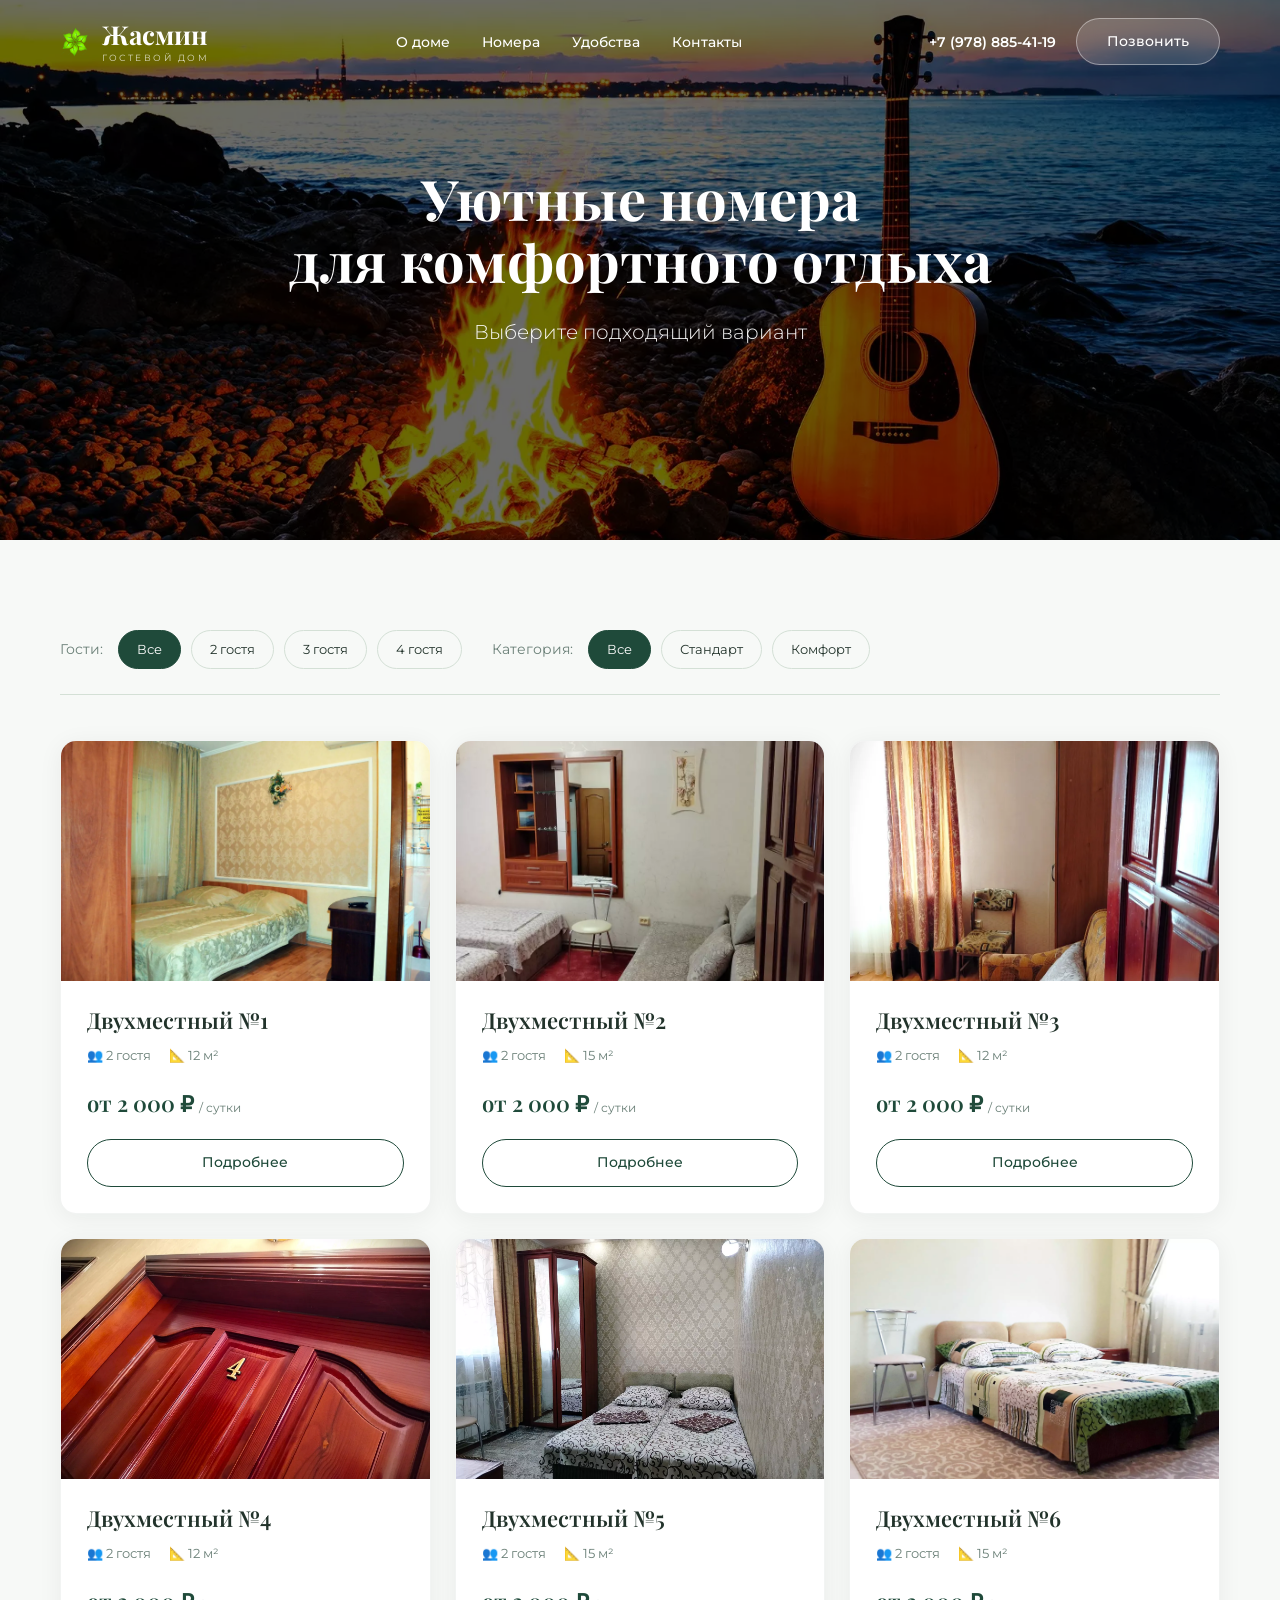
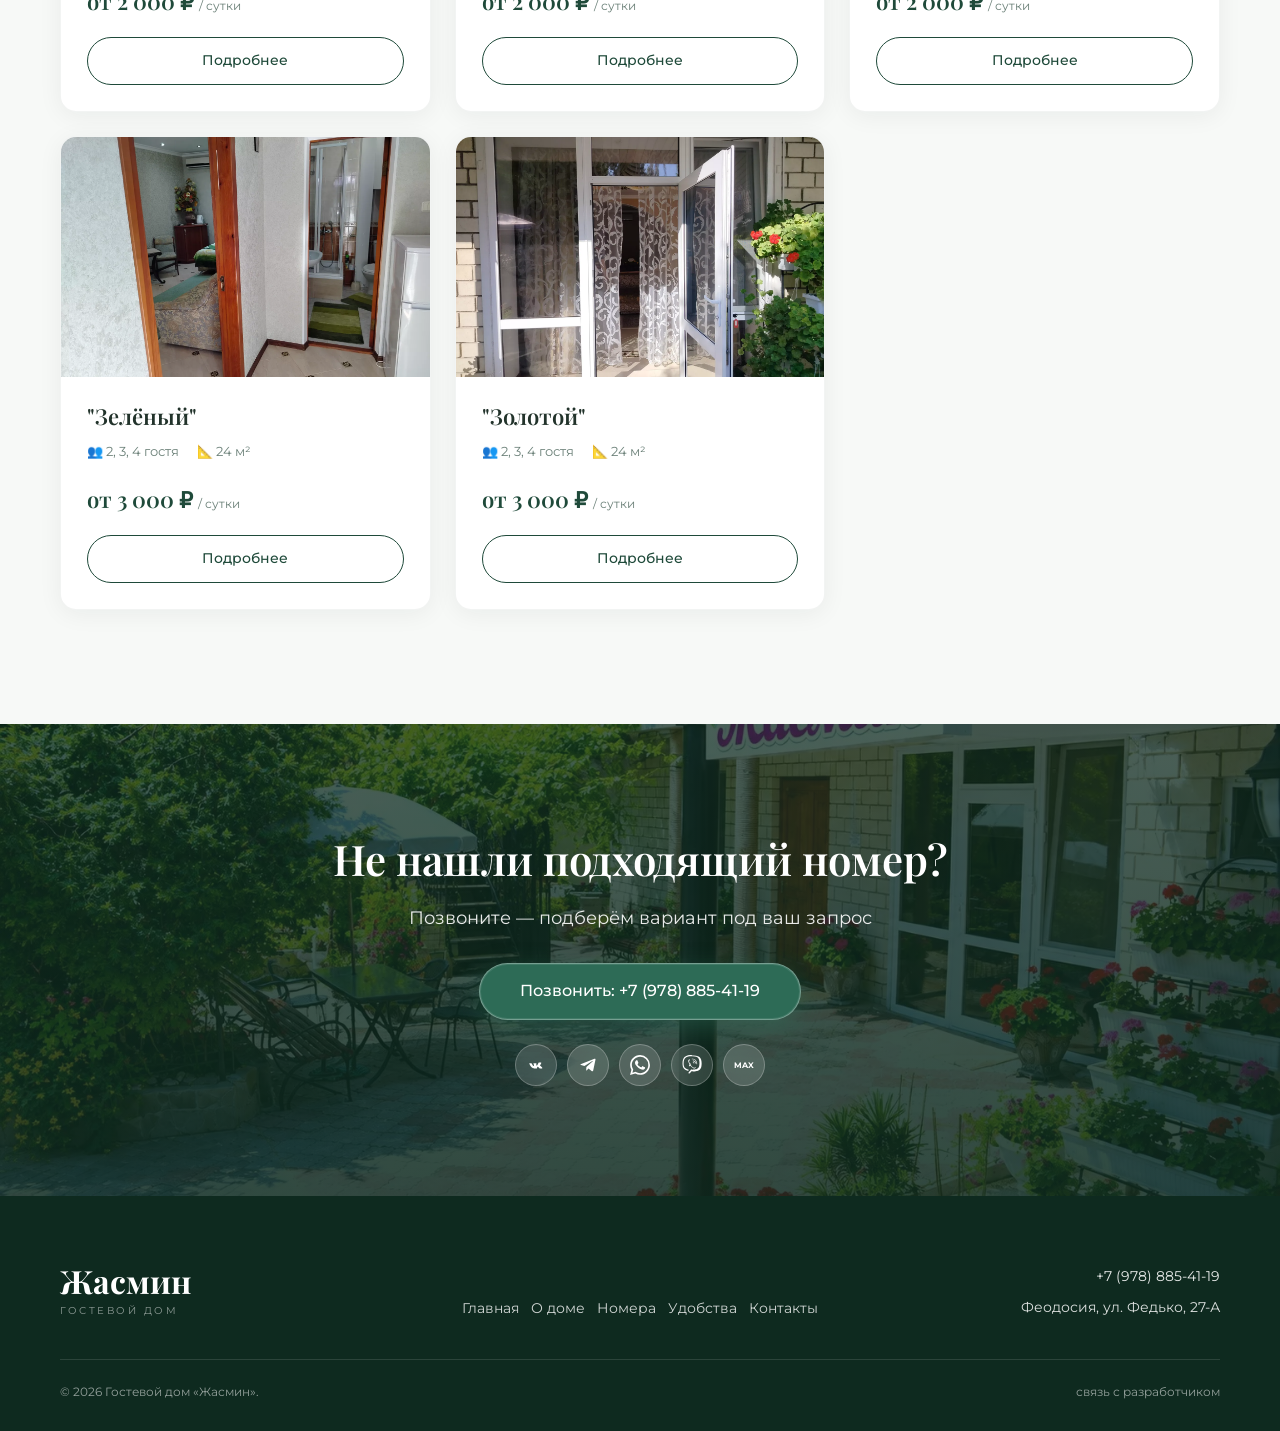
==== apartaments.html @ f184b404 "first commit" ====
<!doctype html>
<html lang="ru">
  <head>
    <meta charset="UTF-8" />
    <meta name="viewport" content="width=device-width, initial-scale=1.0" />
    <title>Номера — Гостевой дом Жасмин в Феодосии</title>
    <meta
      name="description"
      content="Уютные номера в гостевом доме Жасмин. Стандарт, Комфорт, Комфорт+. Цены от 2500 ₽."
    />
    <link rel="preconnect" href="https://fonts.googleapis.com" />
    <link rel="preconnect" href="https://fonts.gstatic.com" crossorigin />
    <link
      href="https://fonts.googleapis.com/css2?family=Montserrat:wght@300;400;500;600&family=Playfair+Display:wght@400;600;700&display=swap"
      rel="stylesheet"
    />
    <link rel="stylesheet" href="css/bootstrap.min.css" />
    <link rel="stylesheet" href="css/style.css" />
  </head>
  <body>
    <!-- HEADER -->
    <header class="header header--scrolled">
      <div class="container">
        <div class="header__inner">
          <a href="index.html" class="logo">
            <div class="logo__block">
              <img src="/img/logo.png" style="height: 30px" alt="logo" />
              <div class="logo__text">
                <span class="logo__name">Жасмин</span>
                <span class="logo__sub">гостевой дом</span>
              </div>
            </div>
          </a>
          <nav class="nav">
            <a href="about.html">О доме</a>
            <a href="apartaments.html">Номера</a>
            <a href="facilities.html">Удобства</a>
            <a href="contacts.html">Контакты</a>
          </nav>
          <div class="header__actions">
            <a href="tel:+79788854119" class="phone">+7 (978) 885-41-19</a>
            <a href="tel:+79788854119" class="btn btn--primary">Позвонить</a>
            <button class="burger" aria-label="Меню">
              <span></span><span></span><span></span>
            </button>
          </div>
        </div>
      </div>
    </header>

    <!-- PAGE HEADER -->
    <section class="hero" style="height: 60vh; min-height: 350px">
      <div class="hero__bg">
        <img src="img/rooms-hero.webp" alt="Номера гостевого дома Жасмин" />
      </div>
      <div class="hero__overlay"></div>
      <div class="hero__content">
        <h1 class="hero__title" style="font-size: 56px">
          Уютные номера<br />для комфортного отдыха
        </h1>
        <p class="hero__desc">Выберите подходящий вариант</p>
      </div>
    </section>

    <!-- ROOMS CATALOG -->
    <section class="section">
      <div class="container">
        <!-- Filters -->
        <div class="filters">
          <div class="filters__group">
            <span class="filters__label">Гости:</span>
            <button
              class="filter-btn active"
              data-filter="guests"
              data-value="all"
            >
              Все
            </button>
            <button class="filter-btn" data-filter="guests" data-value="2">
              2 гостя
            </button>
            <button class="filter-btn" data-filter="guests" data-value="3">
              3 гостя
            </button>
            <button class="filter-btn" data-filter="guests" data-value="3">
              4 гостя
            </button>
          </div>
          <div class="filters__group">
            <span class="filters__label">Категория:</span>
            <button
              class="filter-btn active"
              data-filter="type"
              data-value="all"
            >
              Все
            </button>
            <button class="filter-btn" data-filter="type" data-value="standard">
              Стандарт
            </button>
            <button class="filter-btn" data-filter="type" data-value="comfort">
              Комфорт
            </button>
          </div>
        </div>

        <!-- Grid -->
        <div class="row" id="rooms-grid">
          <div
            class="col-12 text-center"
            style="padding: 40px; color: var(--color-text-muted)"
          >
            Загружаем номера...
          </div>
        </div>
      </div>
    </section>

    <!-- CTA -->
    <section class="cta-section fade-in">
      <div class="cta-section__bg">
        <img src="img/cta-bg.webp" alt="Феодосия" />
      </div>
      <div class="cta-section__overlay"></div>

      <div class="container">
        <h2 style="font-size: 42px; margin-bottom: 20px">
          Не нашли подходящий номер?
        </h2>
        <p style="font-size: 18px; margin-bottom: 30px; opacity: 0.9">
          Позвоните — подберём вариант под ваш запрос
        </p>

        <div class="d-flex gap-3 justify-content-center flex-wrap mb-4">
          <a
            href="tel:+79788854119"
            class="btn btn--primary"
            style="padding: 16px 40px; font-size: 16px"
          >
            Позвонить: +7 (978) 885-41-19
          </a>
        </div>

        <!-- Соцсети — ТЕПЕРЬ ВНУТРИ .container -->
        <div class="socials socials--cta">
          <a
            href="https://vk.ru/id316636938"
            target="_blank"
            rel="noopener"
            class="socials__link socials__link--vk"
            aria-label="ВКонтакте"
          >
            <svg viewBox="0 0 24 24" fill="currentColor">
              <path
                d="M12.785 16.241s.288-.032.436-.194c.136-.148.132-.427.132-.427s-.02-1.304.586-1.496c.597-.189 1.363 1.262 2.176 1.82.548.376.963.293.963.293l1.936-.027s1.013-.063.532-.858c-.039-.065-.28-.585-1.42-1.662-.775-.733-1.302-1.02-1.302-1.02-.291-.207-.207-.3.006-.489 0 0 .764-.747 1.296-1.871.083-.176.135-.313.135-.313.207-.463.043-.719.043-.719-.172-.263-.652-.174-.652-.174l-2.18.013s-.161-.022-.281.049c-.117.07-.191.232-.191.232s-.349.928-.814 1.717c-.982 1.667-1.375 1.755-1.535 1.65-.375-.243-.282-.977-.282-.977s.004-.573.089-1.13c.087-.483.074-.663-.179-.762-.232-.093-1.735-.016-1.735-.016s-.764.006-1.465.348c-.424.244-.513.494-.513.494-.088.208.078.185.078.185s.398-.09.597.05c.174.123.197.489.197.489s.285 1.512-.145 1.746c-.256.14-.593-.129-1.271-.975-.508-.65-.916-1.391-1.175-1.895 0 0-.139-.238-.365-.369-.234-.136-.558-.16-.558-.16l-1.619.011s-.245.002-.335.108c-.09.105-.011.338-.011.338s1.283 2.998 2.738 4.509c1.334 1.385 2.85 1.298 2.85 1.298z"
              />
            </svg>
          </a>

          <a
            href="https://t.me/+79788854119"
            target="_blank"
            rel="noopener"
            class="socials__link socials__link--tg"
            aria-label="Telegram"
          >
            <svg viewBox="0 0 24 24" fill="currentColor">
              <path
                d="M9.78 18.65l.28-4.23 7.68-6.92c.34-.31-.07-.46-.52-.19L7.74 13.3 3.64 12c-.88-.25-.89-.86.2-1.3l15.97-6.16c.73-.33 1.43.18 1.15 1.3l-2.72 12.81c-.19.91-.74 1.13-1.5.71L12.6 16.3l-1.99 1.93c-.23.23-.42.42-.83.42z"
              />
            </svg>
          </a>

          <a
            href="https://wa.me/79788854119"
            target="_blank"
            rel="noopener"
            class="socials__link socials__link--wa"
            aria-label="WhatsApp"
          >
            <svg viewBox="0 0 24 24" fill="currentColor">
              <path
                d="M17.472 14.382c-.297-.149-1.758-.867-2.03-.967-.273-.099-.471-.148-.67.15-.197.297-.767.966-.94 1.164-.173.199-.347.223-.644.075-.297-.15-1.255-.463-2.39-1.475-.883-.788-1.48-1.761-1.653-2.059-.173-.297-.018-.458.13-.606.134-.133.298-.347.446-.52.149-.174.198-.298.298-.497.099-.198.05-.371-.025-.52-.075-.149-.669-1.612-.916-2.207-.242-.579-.487-.5-.669-.51-.173-.008-.371-.01-.57-.01-.198 0-.52.074-.792.372-.272.297-1.04 1.016-1.04 2.479 0 1.462 1.065 2.875 1.213 3.074.149.198 2.096 3.2 5.077 4.487.709.306 1.262.489 1.694.625.712.227 1.36.195 1.871.118.571-.085 1.758-.719 2.006-1.413.248-.694.248-1.289.173-1.413-.074-.124-.272-.198-.57-.347m-5.421 7.403h-.004a9.87 9.87 0 0 1-5.031-1.378l-.361-.214-3.741.982.998-3.648-.235-.374a9.86 9.86 0 0 1-1.51-5.26c.001-5.45 4.436-9.884 9.888-9.884 2.64 0 5.122 1.03 6.988 2.898a9.825 9.825 0 0 1 2.893 6.994c-.003 5.45-4.437 9.884-9.885 9.884m8.413-18.297A11.815 11.815 0 0 0 12.05 0C5.495 0 .16 5.335.157 11.892c0 2.096.547 4.142 1.588 5.945L.057 24l6.305-1.654a11.882 11.882 0 0 0 5.683 1.448h.005c6.554 0 11.89-5.335 11.893-11.893a11.821 11.821 0 0 0-3.48-8.413Z"
              />
            </svg>
          </a>

          <a
            href="viber://chat?number=%2B79788854119"
            class="socials__link socials__link--viber"
            aria-label="Viber"
          >
            <svg viewBox="0 0 24 24" fill="currentColor">
              <path
                d="M11.4 0C9.473.028 5.333.344 3.02 2.467 1.302 4.187.696 6.7.633 9.817c-.06 3.11.479 5.342 2.188 7.058 1.898 1.905 5.017 2.148 5.017 2.148l.008 2.212s-.033.896.558.98c.71.102 1.142-.46 1.817-1.19.372-.406.882-.985 1.27-1.434 3.5.293 6.19-.377 6.5-.472.706-.226 4.705-.742 5.36-6.038.674-5.467-.325-8.921-2.14-10.474-.55-.473-2.762-1.96-7.34-1.985 0 0-.545-.028-1.42-.023l-.041.001zm.146 1.626c.732-.001 1.212.02 1.212.02 3.886.023 5.83 1.203 6.29 1.6 1.53 1.31 2.29 4.312 1.726 8.92-.549 4.42-3.717 4.72-4.31 4.91-.254.078-2.526.654-5.512.442 0 0-2.191 2.65-2.874 3.322-.109.107-.234.143-.234-.05v-3.42s-2.526-.195-4.074-1.75c-1.42-1.43-1.856-3.229-1.807-5.847.051-2.62.531-4.752 1.955-6.178C6.176 1.99 9.22 1.664 10.88 1.643c.505-.006.898-.003 1.129-.002l-.463-.015zM12.09 4.4a.386.386 0 0 0-.267.118.386.386 0 0 0-.117.268c.002.212.177.38.389.38h.001c1.6.014 2.955.539 3.9 1.508.947.97 1.42 2.343 1.405 3.985a.39.39 0 0 0 .376.4.387.387 0 0 0 .402-.375c.015-1.833-.53-3.41-1.616-4.522-1.085-1.11-2.634-1.717-4.455-1.732h-.018zm-3.119.56a.386.386 0 0 0-.3.135c-.395.44-.742.88-.99 1.35-.247.47-.288.75-.14 1.34.435 1.74 1.194 3.34 2.268 4.75 1.077 1.41 2.376 2.585 3.885 3.498.505.305.98.34 1.43.155.45-.184.85-.532 1.24-.965a.387.387 0 0 0-.038-.549.387.387 0 0 0-.548.038c-.327.36-.617.6-.879.707-.26.107-.46.121-.75-.053-1.36-.822-2.552-1.895-3.548-3.198-.997-1.303-1.68-2.745-2.079-4.34-.076-.306-.04-.396.093-.65.157-.298.428-.65.787-1.047a.387.387 0 0 0-.03-.548.386.386 0 0 0-.301-.118zm4.294 1.756a.388.388 0 0 0-.28.122.387.387 0 0 0-.114.28c.006.208.18.372.388.371h.001c.762.006 1.354.246 1.786.68.43.435.659 1.03.68 1.788a.388.388 0 0 0 .397.373.387.387 0 0 0 .373-.398c-.024-.913-.315-1.71-.915-2.31-.599-.6-1.388-.9-2.29-.906h-.025zm.13 1.74a.386.386 0 0 0-.29.123.386.386 0 0 0-.11.283c.004.209.18.372.389.368.203.002.36.058.462.163.104.105.16.264.161.466a.388.388 0 0 0 .391.38.387.387 0 0 0 .381-.394c-.002-.335-.104-.62-.297-.818-.193-.196-.49-.31-.88-.315h-.208zm-3.486 1.67a.733.733 0 0 0-.682.477l-.001.001-.713 1.951a.733.733 0 0 0 .386.94c.067.03.14.044.212.044h.001a.733.733 0 0 0 .685-.468l.712-1.95a.733.733 0 0 0-.386-.94.734.734 0 0 0-.214-.055z"
              />
            </svg>
          </a>

          <a
            href="https://max.ru/+79788854119"
            target="_blank"
            rel="noopener"
            class="socials__link socials__link--max"
            aria-label="MAX"
          >
            <svg viewBox="0 0 24 24" fill="currentColor">
              <text
                x="12"
                y="16"
                font-family="Montserrat, sans-serif"
                font-size="10"
                font-weight="700"
                text-anchor="middle"
                fill="currentColor"
              >
                MAX
              </text>
            </svg>
          </a>
        </div>
      </div>
    </section>

    <!-- FOOTER -->
    <footer class="footer">
      <div class="container">
        <div class="row g-4 footer__grid">
          <div class="col-md-4 footer__logo">
            <span class="logo__name">Жасмин</span>
            <span class="logo__sub">гостевой дом</span>
          </div>
          <div class="col-md-4">
            <div class="footer__nav">
              <a href="index.html">Главная</a>
              <a href="about.html">О доме</a>
              <a href="apartaments.html">Номера</a>
              <a href="facilities.html">Удобства</a>
              <a href="contacts.html">Контакты</a>
            </div>
          </div>
          <div class="col-md-4">
            <div class="footer__contacts">
              <a href="tel:+79788854119">+7 (978) 885-41-19</a>
              <p>Феодосия, ул. Федько, 27-А</p>
            </div>
          </div>
        </div>
        <div class="footer__bottom">
          <p>© 2026 Гостевой дом «Жасмин».</p>
          <p>
            <a
              href="https://t.me/Spichka_AI"
              target="_blank"
              rel="noopener"
              class="dev-link"
            >
              связь с разработчиком
            </a>
          </p>
        </div>
      </div>
    </footer>

    <script src="js/index.js"></script>
  </body>
</html>
---- css/style.css ----
/* =========================================
   ЖАСМИН — Гостевой дом
   Стили поверх Bootstrap (только сетка)
   Палитра: «Изумрудный сад»
   ========================================= */

/* --- ПЕРЕМЕННЫЕ --- */
:root {
  --color-bg: #f7f9f7;
  --color-white: #ffffff;
  --color-primary: #1f4a3a;
  --color-primary-hover: #14332a;
  --color-accent: #c9a961;
  --color-highlight: #d4e0d6;
  --color-dark: #0e2a1f;
  --color-text: #22332b;
  --color-text-muted: #6b8078;

  --font-display: "Playfair Display", serif;
  --font-sans: "Montserrat", sans-serif;

  --container-width: 1200px;
  --radius: 16px;
  --radius-sm: 8px;
  --transition: all 0.3s ease;
}

/* =========================================
   ПЕРЕОПРЕДЕЛЕНИЕ BOOTSTRAP
   ========================================= */
*,
*::before,
*::after {
  box-sizing: border-box;
}
html {
  scroll-behavior: smooth;
}
html,
body {
  margin: 0;
  padding: 0;
}

body {
  font-family: var(--font-sans);
  background-color: var(--color-bg);
  color: var(--color-text);
  line-height: 1.6;
  font-size: 16px;
  -webkit-font-smoothing: antialiased;
  -moz-osx-font-smoothing: grayscale;
  overscroll-behavior-y: none;
}
@media (prefers-reduced-motion: reduce) {
  html {
    scroll-behavior: auto;
  }
  .fade-in {
    opacity: 1 !important;
    transform: none !important;
    transition: none !important;
  }
}
h1,
h2,
h3,
h4,
h5,
h6 {
  font-family: var(--font-display);
  font-weight: 600;
  line-height: 1.2;
  margin: 0;
  color: var(--color-text);
}

h1 {
  font-size: 56px;
}
h2 {
  font-size: 36px;
}
h3 {
  font-size: 24px;
}

p {
  margin: 0;
}

ul,
ol {
  margin: 0;
  padding: 0;
  list-style: none;
}

a {
  text-decoration: none;
  color: inherit;
  transition: var(--transition);
}

img {
  max-width: 100%;
  height: auto;
  display: block;
}

.container,
.container-fluid {
  max-width: var(--container-width);
  width: 100%;
  margin-left: auto;
  margin-right: auto;
  padding-left: 20px;
  padding-right: 20px;
}
.container-fluid {
  max-width: 100%;
}

.btn:focus,
.btn:focus-visible {
  box-shadow: none;
  outline: none;
}
.btn:focus-visible {
  outline: 2px solid var(--color-accent);
  outline-offset: 2px;
}
a.btn {
  text-decoration: none;
}

/* =========================================
   ТИПОГРАФИКА
   ========================================= */
.section-subtitle {
  font-size: 13px;
  text-transform: uppercase;
  letter-spacing: 3px;
  color: var(--color-accent);
  font-weight: 500;
  margin-bottom: 10px;
}

.section-title {
  font-size: 42px;
  margin-bottom: 20px;
  color: var(--color-text);
}

.subsection-title {
  font-size: 24px;
  margin: 30px 0 15px;
  color: var(--color-text);
}

/* =========================================
   КНОПКИ
   ========================================= */
.btn {
  display: inline-flex;
  align-items: center;
  justify-content: center;
  gap: 8px;
  padding: 13px 30px;
  border-radius: 50px;
  font-family: var(--font-sans);
  font-size: 14px;
  font-weight: 500;
  line-height: 1.4;
  cursor: pointer;
  border: 1.5px solid transparent;
  transition: var(--transition);
  text-align: center;
  white-space: nowrap;
}

.btn--primary {
  background-color: var(--color-primary);
  border-color: var(--color-primary);
  color: var(--color-white);
}
.btn--primary:hover {
  background-color: var(--color-primary-hover);
  border-color: var(--color-primary-hover);
  color: var(--color-white);
}

.btn--outline {
  background-color: transparent;
  border-color: var(--color-primary);
  color: var(--color-primary);
}
.btn--outline:hover {
  background-color: var(--color-primary);
  color: var(--color-white);
}

.btn--white {
  background-color: var(--color-white);
  border-color: var(--color-white);
  color: var(--color-primary);
}
.btn--white:hover {
  background-color: var(--color-accent);
  border-color: var(--color-accent);
  color: var(--color-dark);
}

.btn--whatsapp {
  background-color: #25d366;
  border-color: #25d366;
  color: #ffffff;
}
.btn--whatsapp:hover {
  background-color: #1da851;
  border-color: #1da851;
  color: #ffffff;
}

.btn--full {
  width: 100%;
}

/* Кнопка на тёмных фонах (hero, CTA) */
.hero .btn--primary,
.cta-section .btn--primary {
  background-color: #2d6b56;
  border: 1.5px solid rgba(255, 255, 255, 0.35);
  color: var(--color-white);
  box-shadow:
    0 8px 24px rgba(45, 107, 86, 0.5),
    0 0 0 1px rgba(255, 255, 255, 0.1) inset;
}
.hero .btn--primary:hover,
.cta-section .btn--primary:hover {
  background-color: #3a8566;
  border-color: rgba(255, 255, 255, 0.6);
  transform: translateY(-2px);
  box-shadow: 0 12px 32px rgba(45, 107, 86, 0.6);
}

/* =========================================
   HEADER
   ========================================= */
.header {
  position: fixed;
  top: 0;
  left: 0;
  width: 100%;
  z-index: 1000;
  padding: 18px 0;
  transition: var(--transition);
  background-color: transparent;
}

.header--scrolled {
  background-color: var(--color-bg);
  padding: 12px 0;
  box-shadow: 0 2px 20px rgba(14, 42, 31, 0.08);
}

.header__inner {
  display: flex;
  justify-content: space-between;
  align-items: center;
  gap: 20px;
}

.logo__block {
  display: flex;
  align-items: center;
  gap: 12px;
}
.logo__block img {
  height: 32px;
  width: auto;
}
.logo__text {
  display: flex;
  flex-direction: column;
  line-height: 1;
}
.logo__name {
  font-family: var(--font-display);
  font-size: 26px;
  font-weight: 700;
  line-height: 1;
  margin: 0;
  transition: color 0.3s ease;
}
.logo__sub {
  font-size: 9px;
  text-transform: uppercase;
  letter-spacing: 2.5px;
  margin-top: 5px;
  opacity: 0.75;
  transition: color 0.3s ease;
}

.nav {
  display: flex;
  gap: 32px;
  align-items: center;
}
.nav a {
  font-size: 14px;
  font-weight: 500;
  position: relative;
  transition: color 0.3s ease;
}
.nav a::after {
  content: "";
  position: absolute;
  left: 0;
  bottom: -4px;
  width: 0;
  height: 1px;
  background-color: var(--color-accent);
  transition: width 0.3s ease;
}
.nav a:hover::after {
  width: 100%;
}

.header__actions {
  display: flex;
  align-items: center;
  gap: 20px;
}
.phone {
  font-size: 14px;
  font-weight: 600;
  transition: color 0.3s ease;
}

/* Цвета хедера — ДО скролла (поверх фото) */
.header:not(.header--scrolled) .logo__name,
.header:not(.header--scrolled) .logo__sub,
.header:not(.header--scrolled) .nav a,
.header:not(.header--scrolled) .phone,
.header:not(.header--scrolled) .burger {
  color: var(--color-white);
}

/* Цвета хедера — ПОСЛЕ скролла */
.header--scrolled .logo__name,
.header--scrolled .logo__sub,
.header--scrolled .nav a,
.header--scrolled .phone,
.header--scrolled .burger {
  color: var(--color-primary);
}

.header:not(.header--scrolled) .btn--primary {
  background-color: rgba(255, 255, 255, 0.15);
  border-color: rgba(255, 255, 255, 0.4);
  color: var(--color-white);
  backdrop-filter: blur(10px);
}
.header:not(.header--scrolled) .btn--primary:hover {
  background-color: var(--color-white);
  border-color: var(--color-white);
  color: var(--color-primary);
}

.burger {
  display: none;
  background: none;
  border: none;
  cursor: pointer;
  flex-direction: column;
  gap: 5px;
  padding: 6px;
  color: inherit;
}
.burger span {
  display: block;
  width: 24px;
  height: 2px;
  background-color: currentColor;
  transition: var(--transition);
  border-radius: 2px;
}

/* =========================================
   HERO
   ========================================= */
.hero {
  position: relative;
  height: 60vh;
  min-height: 620px;
  display: flex;
  align-items: center;
  justify-content: center;
  text-align: center;
  color: var(--color-white);
  overflow: hidden;
}
.hero__bg {
  position: absolute;
  inset: 0;
  z-index: 0;
}
.hero__bg img {
  width: 100%;
  height: 100%;
  object-fit: cover;
}
.hero__overlay {
  position: absolute;
  inset: 0;
  background: rgba(0, 0, 0, 0.582);
  z-index: 1;
}
.hero__content {
  position: relative;
  z-index: 2;
  max-width: 820px;
  padding: 0 20px;
}
.hero__title {
  font-size: clamp(35px, 8vw, 96px);
  line-height: 1.1;
  margin: 15px 0 25px;
  color: var(--color-white);
  font-weight: 700;
}
.hero__desc {
  font-size: 20px;
  font-weight: 300;
  margin-bottom: 40px;
  color: rgba(255, 255, 255, 0.95);
}
.hero__address {
  margin-top: 32px;
  font-size: 14px;
  opacity: 0.85;
  display: inline-flex;
  align-items: center;
  justify-content: center;
  gap: 8px;
  color: var(--color-white);
}

/* =========================================
   СЕКЦИИ
   ========================================= */
.section {
  padding: 90px 0;
  background-color: var(--color-bg);
}
.section--white {
  background-color: var(--color-white);
}

/* =========================================
   ADVANTAGES
   ========================================= */
.advantages {
  padding: 70px 0 90px;
  background-color: var(--color-bg);
}
.advantage-item {
  display: flex;
  flex-direction: column;
  align-items: center;
  gap: 15px;
  padding: 20px;
  text-align: center;
}
.advantage-item__icon {
  width: 44px;
  height: 44px;
  color: var(--color-accent);
  stroke-width: 1.5;
}
.advantage-item__title {
  font-family: var(--font-display);
  font-size: 28px;
  margin: 0;
  color: var(--color-primary);
}
.advantage-item__desc {
  font-size: 14px;
  color: var(--color-text-muted);
}

/* =========================================
   ABOUT
   ========================================= */
.about__image img {
  border-radius: var(--radius);
  width: 100%;
  height: 100%;
  object-fit: cover;
  min-height: 300px;
}
.about__content h2 {
  margin-bottom: 20px;
  color: var(--color-text);
}
.about__content p {
  color: var(--color-text-muted);
  margin-bottom: 20px;
  font-size: 16px;
}

/* =========================================
   КАРТОЧКИ НОМЕРОВ
   ========================================= */
.room-card {
  background: var(--color-white);
  border-radius: var(--radius);
  overflow: hidden;
  box-shadow: 0 4px 24px rgba(14, 42, 31, 0.06);
  transition: var(--transition);
  display: flex;
  flex-direction: column;
  height: 100%;
  border: 1px solid rgba(14, 42, 31, 0.05);
}
.room-card:hover {
  transform: translateY(-6px);
  box-shadow: 0 16px 40px rgba(14, 42, 31, 0.12);
  border-color: var(--color-highlight);
}
.room-card__image {
  height: 240px;
  overflow: hidden;
  background: var(--color-highlight);
}
.room-card__image img {
  width: 100%;
  height: 100%;
  object-fit: cover;
  transition: transform 0.6s ease;
}
.room-card:hover .room-card__image img {
  transform: scale(1.06);
}
.room-card__content {
  padding: 26px;
  display: flex;
  flex-direction: column;
  flex-grow: 1;
}
.room-card__title {
  font-size: 22px;
  margin-bottom: 12px;
  color: var(--color-text);
}
.room-card__specs {
  display: flex;
  gap: 18px;
  font-size: 13px;
  color: var(--color-text-muted);
  margin-bottom: 20px;
  flex-wrap: wrap;
}
.room-card__price {
  font-family: var(--font-display);
  font-size: 22px;
  font-weight: 600;
  margin-top: auto;
  margin-bottom: 18px;
  color: var(--color-primary);
}
.room-card__price span {
  font-family: var(--font-sans);
  font-size: 12px;
  font-weight: 400;
  color: var(--color-text-muted);
}

/* =========================================
   ATMOSPHERE
   ========================================= */
.atmosphere {
  position: relative;
  height: 520px;
  display: flex;
  align-items: center;
  color: var(--color-white);
  overflow: hidden;
  margin: 90px 0;
}
.atmosphere__bg {
  position: absolute;
  inset: 0;
  z-index: 0;
}
.atmosphere__bg img {
  width: 100%;
  height: 100%;
  object-fit: cover;
}
.atmosphere__overlay {
  position: absolute;
  inset: 0;
  background: linear-gradient(
    90deg,
    rgba(14, 42, 31, 0.85) 0%,
    rgba(14, 42, 31, 0.55) 60%,
    rgba(14, 42, 31, 0.3) 100%
  );
  z-index: 1;
}
.atmosphere__content {
  position: relative;
  z-index: 2;
  max-width: 600px;
}
.atmosphere__content h2 {
  color: var(--color-white);
}

/* =========================================
   FACILITIES
   ========================================= */
.facility-item {
  display: flex;
  align-items: flex-start;
  gap: 14px;
  padding: 10px 0;
}
.facility-item__icon {
  width: 24px;
  height: 24px;
  color: var(--color-accent);
  flex-shrink: 0;
  margin-top: 2px;
}
.facility-item__text {
  font-size: 15px;
  color: var(--color-text);
}

/* =========================================
   LOCATION
   ========================================= */
.location__info p {
  margin-bottom: 15px;
  font-size: 15px;
  color: var(--color-text);
}
.location__map {
  border-radius: var(--radius);
  overflow: hidden;
  height: 420px;
  border: 1px solid var(--color-highlight);
}
.location__map iframe {
  width: 100%;
  height: 100%;
  border: none;
  display: block;
}

/* =========================================
   CTA SECTION
   ========================================= */
.cta-section {
  position: relative;
  padding: 110px 0;
  text-align: center;
  color: var(--color-white);
  overflow: hidden;
}
.cta-section__bg {
  position: absolute;
  inset: 0;
  z-index: 0;
}
.cta-section__bg img {
  width: 100%;
  height: 100%;
  object-fit: cover;
}
.cta-section__overlay {
  position: absolute;
  inset: 0;
  background: linear-gradient(
    180deg,
    rgba(14, 42, 31, 0.75) 0%,
    rgba(14, 42, 31, 0.85) 100%
  );
  z-index: 1;
}
.cta-section .container {
  position: relative;
  z-index: 2;
}
.cta-section h2 {
  color: var(--color-white);
}

/* =========================================
   FOOTER
   ========================================= */
.footer {
  background-color: var(--color-dark) !important;
  color: var(--color-white);
  padding: 70px 0 30px;
  margin-top: 0;
}
.footer * {
  color: inherit;
}
.footer__grid {
  margin-bottom: 40px;
}
.footer__logo {
  display: flex;
  justify-content: flex-end;
  flex-direction: column;
}
.footer__logo .logo__name {
  font-size: 32px;
  color: var(--color-white);
  display: block;
}
.footer__logo .logo__sub {
  display: block;
  font-size: 10px;
  text-transform: uppercase;
  letter-spacing: 2.5px;
  margin-top: 6px;
  color: rgba(255, 255, 255, 0.7);
}
.footer__nav {
  display: flex;
  gap: 12px;
  justify-content: center;
  flex-direction: row;
  height: 100%;
  align-items: flex-end;
}
.footer__nav a {
  font-size: 14px;
  color: rgba(255, 255, 255, 0.8);
  text-wrap: nowrap;
}
.footer__nav a:hover {
  color: var(--color-accent);
}
.footer__contacts {
  display: flex;
  flex-direction: column;
  align-items: flex-end;
  gap: 8px;
  font-size: 14px;
  color: rgba(255, 255, 255, 0.85);
}
.footer__contacts a {
  color: rgba(255, 255, 255, 0.9);
}
.footer__contacts a:hover {
  color: var(--color-accent);
}
.footer__bottom {
  border-top: 1px solid rgba(255, 255, 255, 0.12);
  padding-top: 22px;
  display: flex;
  justify-content: space-between;
  font-size: 12px;
  color: rgba(255, 255, 255, 0.55);
  flex-wrap: wrap;
  gap: 10px;
}

/* =========================================
   СОЦСЕТИ
   ========================================= */
.socials {
  display: flex;
  gap: 10px;
  margin-top: 15px;
  flex-wrap: wrap;
}
.socials__link {
  display: inline-flex;
  align-items: center;
  justify-content: center;
  width: 42px;
  height: 42px;
  border-radius: 50%;
  background-color: rgba(255, 255, 255, 0.08);
  color: var(--color-white);
  transition: var(--transition);
  text-decoration: none;
  border: 1px solid rgba(255, 255, 255, 0.1);
}
.socials__link svg {
  width: 20px;
  height: 20px;
  display: block;
}
.socials__link:hover {
  transform: translateY(-3px);
  color: var(--color-white);
  border-color: transparent;
}
.socials__link--vk:hover {
  background-color: #0077ff;
}
.socials__link--tg:hover {
  background-color: #0088cc;
}
.socials__link--wa:hover {
  background-color: #25d366;
}
.socials__link--viber:hover {
  background-color: #7360f2;
}
.socials__link--max:hover {
  background-color: #8b00ff;
}

.socials--cta {
  justify-content: center;
  margin-top: 12px;
}
.socials--cta .socials__link {
  background-color: rgba(255, 255, 255, 0.15);
  backdrop-filter: blur(10px);
  border-color: rgba(255, 255, 255, 0.25);
}

/* =========================================
   ФИЛЬТРЫ
   ========================================= */
.filters {
  display: flex;
  justify-content: flex-start;
  flex-wrap: wrap;
  gap: 30px;
  margin-bottom: 45px;
  padding-bottom: 25px;
  border-bottom: 1px solid var(--color-highlight);
}
.filters__group {
  display: flex;
  gap: 10px;
  align-items: center;
  flex-wrap: wrap;
}
.filters__label {
  font-size: 14px;
  color: var(--color-text-muted);
  margin-right: 5px;
}
.filter-btn {
  background: transparent;
  border: 1.5px solid var(--color-highlight);
  padding: 8px 18px;
  border-radius: 50px;
  cursor: pointer;
  font-family: var(--font-sans);
  font-size: 13px;
  color: var(--color-text);
  transition: var(--transition);
}
.filter-btn:hover,
.filter-btn.active {
  background: var(--color-primary);
  border-color: var(--color-primary);
  color: var(--color-white);
}

/* =========================================
   СТРАНИЦА НОМЕРА
   ========================================= */
.room-page {
  padding: 120px 0 80px;
  min-height: 60vh;
  background: var(--color-bg);
}
.room-loading {
  text-align: center;
  padding: 60px 20px;
  color: var(--color-text-muted);
  font-size: 16px;
}
.breadcrumbs {
  font-size: 14px;
  color: var(--color-text-muted);
  margin-bottom: 30px;
}
.breadcrumbs a {
  color: var(--color-primary);
  text-decoration: underline;
  text-decoration-color: var(--color-accent);
  text-underline-offset: 3px;
}
.breadcrumbs span {
  margin: 0 6px;
}

.room-title {
  font-size: 42px;
  margin-bottom: 15px;
  color: var(--color-text);
}
.room-specs-large {
  display: flex;
  flex-wrap: wrap;
  gap: 20px;
  font-size: 15px;
  color: var(--color-text-muted);
  margin-bottom: 30px;
}

.room-gallery-container {
  margin-bottom: 40px;
}
.room-gallery-main {
  width: 100%;
  height: 470px;
  border-radius: var(--radius);
  overflow: hidden;
  margin-bottom: 15px;
  background: var(--color-white);
  box-shadow: 0 8px 30px rgba(14, 42, 31, 0.08);
}
.room-gallery-main img {
  width: 100%;
  height: 100%;
  object-fit: cover;
  transition: opacity 0.3s ease;
}
.room-gallery-thumbs {
  display: grid;
  grid-template-columns: repeat(4, 1fr);
  gap: 12px;
}
.room-gallery-thumbs .thumb {
  width: 100%;
  height: 100px;
  object-fit: cover;
  border-radius: var(--radius-sm);
  cursor: pointer;
  opacity: 0.6;
  transition: var(--transition);
  border: 2px solid transparent;
}
.room-gallery-thumbs .thumb:hover,
.room-gallery-thumbs .thumb.active {
  opacity: 1;
  border-color: var(--color-accent);
}

.room-description {
  font-size: 16px;
  line-height: 1.8;
  color: var(--color-text-muted);
  margin-bottom: 20px;
}
.amenities-list {
  display: grid;
  grid-template-columns: 1fr 1fr;
  gap: 15px;
  font-size: 15px;
  color: var(--color-text);
}

.room-sidebar {
  position: sticky;
  top: 100px;
}
.booking-card {
  background: var(--color-white);
  padding: 32px;
  border-radius: var(--radius);
  box-shadow: 0 12px 40px rgba(14, 42, 31, 0.1);
  border: 1px solid var(--color-highlight);
}
.booking-card__label {
  font-size: 12px;
  text-transform: uppercase;
  letter-spacing: 2px;
  color: var(--color-text-muted);
  margin-bottom: 6px;
}
.booking-card__price {
  font-family: var(--font-display);
  font-size: 30px;
  font-weight: 600;
  margin-bottom: 22px;
  color: var(--color-primary);
}
.booking-card__price span {
  font-family: var(--font-sans);
  font-size: 14px;
  font-weight: 400;
  color: var(--color-text-muted);
}
.booking-card__hint {
  font-size: 14px;
  color: var(--color-text-muted);
  line-height: 1.6;
  margin-bottom: 22px;
  padding-bottom: 22px;
  border-bottom: 1px solid var(--color-highlight);
}
.contact-btn {
  margin-bottom: 12px;
  padding: 14px 20px;
  font-size: 15px;
}
.booking-card__phone {
  display: block;
  text-align: center;
  margin-top: 22px;
  padding-top: 22px;
  border-top: 1px solid var(--color-highlight);
  font-family: var(--font-display);
  font-size: 22px;
  font-weight: 600;
  color: var(--color-primary);
  text-decoration: none;
}
.booking-card__phone:hover {
  color: var(--color-accent);
}
.booking-card__worktime {
  text-align: center;
  font-size: 12px;
  color: var(--color-text-muted);
  margin-top: 6px;
}

/* =========================================
   АНИМАЦИЯ
   ========================================= */
/* =========================================
   АНИМАЦИЯ ПОЯВЛЕНИЯ
   ========================================= */
/* =========================================
   ПЛАВНОСТЬ И АНИМАЦИИ
   ========================================= */

/* --- Плавный скролл по якорям --- */
html {
  scroll-behavior: smooth;
}

body {
  overscroll-behavior-y: none;
}

/* --- Уважение к prefers-reduced-motion --- */
@media (prefers-reduced-motion: reduce) {
  html {
    scroll-behavior: auto;
  }
  .fade-in,
  #rooms-preview > *,
  #rooms-grid > * {
    opacity: 1 !important;
    transform: none !important;
    transition: none !important;
  }
}

/* --- Появление секций при скролле --- */
.fade-in {
  opacity: 0;
  transform: translateY(30px);
  transition:
    opacity 1s cubic-bezier(0.22, 1, 0.36, 1),
    transform 1s cubic-bezier(0.22, 1, 0.36, 1);
  will-change: opacity, transform;
}
.fade-in.visible {
  opacity: 1;
  transform: translateY(0);
}

/* --- Карточки номеров: каскадное появление --- */
#rooms-preview > *,
#rooms-grid > * {
  opacity: 0;
  transform: translateY(30px);
  transition:
    opacity 0.9s cubic-bezier(0.22, 1, 0.36, 1),
    transform 0.9s cubic-bezier(0.22, 1, 0.36, 1);
}
#rooms-preview > *.visible,
#rooms-grid > *.visible {
  opacity: 1;
  transform: translateY(0);
}

/* Стаггер: карточки появляются по одной */
#rooms-preview > *:nth-child(1),
#rooms-grid > *:nth-child(1) {
  transition-delay: 0s;
}
#rooms-preview > *:nth-child(2),
#rooms-grid > *:nth-child(2) {
  transition-delay: 0.08s;
}
#rooms-preview > *:nth-child(3),
#rooms-grid > *:nth-child(3) {
  transition-delay: 0.16s;
}
#rooms-preview > *:nth-child(4),
#rooms-grid > *:nth-child(4) {
  transition-delay: 0.24s;
}
#rooms-preview > *:nth-child(5),
#rooms-grid > *:nth-child(5) {
  transition-delay: 0.32s;
}
#rooms-preview > *:nth-child(6),
#rooms-grid > *:nth-child(6) {
  transition-delay: 0.4s;
}

/* --- Мягкие hover-переходы для кнопок --- */
.btn {
  transition:
    background-color 0.35s cubic-bezier(0.22, 1, 0.36, 1),
    color 0.35s cubic-bezier(0.22, 1, 0.36, 1),
    border-color 0.35s cubic-bezier(0.22, 1, 0.36, 1),
    transform 0.35s cubic-bezier(0.22, 1, 0.36, 1),
    box-shadow 0.35s cubic-bezier(0.22, 1, 0.36, 1);
}

/* --- Мягкий hover для карточек номеров --- */
.room-card {
  transition:
    transform 0.45s cubic-bezier(0.22, 1, 0.36, 1),
    box-shadow 0.45s cubic-bezier(0.22, 1, 0.36, 1),
    border-color 0.45s cubic-bezier(0.22, 1, 0.36, 1);
}
.room-card__image img {
  transition: transform 0.8s cubic-bezier(0.22, 1, 0.36, 1);
}

/* --- Плавные ссылки в хедере --- */
.nav a,
.phone,
.footer__nav a,
.footer__contacts a,
.socials__link {
  transition:
    color 0.35s cubic-bezier(0.22, 1, 0.36, 1),
    background-color 0.35s cubic-bezier(0.22, 1, 0.36, 1),
    transform 0.35s cubic-bezier(0.22, 1, 0.36, 1);
  text-wrap: nowrap;
}

/* =========================================
   АДАПТИВ
   ========================================= */
@media (max-width: 992px) {
  .room-sidebar {
    position: static;
    margin-top: 40px;
  }
  .text__blocks {
    width: 50% !important;
  }
  .burger {
    display: flex;
  }
  .nav {
    display: none;
    position: absolute;
    top: 100%;
    left: 0;
    width: 100%;
    background: var(--color-white);
    flex-direction: column;
    padding: 30px;
    gap: 20px;
    box-shadow: 0 10px 30px rgba(14, 42, 31, 0.15);
    border-top: 1px solid var(--color-highlight);
  }
  .nav.active {
    display: flex;
  }
  .nav a {
    color: var(--color-primary) !important;
    font-size: 16px;
  }
  .nav a::after {
    display: none;
  }
}

@media (max-width: 768px) {
  h1 {
    font-size: 35px !important;
  }
  h2 {
    font-size: 28px;
  }
  .section-title {
    font-size: 32px;
  }
  .section {
    padding: 60px 0;
  }

  .header__actions .phone {
    display: none;
  }

  .atmosphere {
    height: 420px;
    margin: 60px 0;
  }
  .atmosphere__content h2 {
    font-size: 30px !important;
  }
  .hero__desc {
    font-size: 16px;
  }
  .hero__title {
    margin-top: 40px;
  }

  .filters {
    gap: 15px;
  }
  .filters__group {
    width: 100%;
  }

  .room-page {
    padding: 90px 0 60px;
  }
  .room-title {
    font-size: 32px;
  }
  .room-gallery-main {
    height: 300px;
  }
  .room-gallery-thumbs {
    grid-template-columns: repeat(3, 1fr);
  }
  .room-gallery-thumbs .thumb {
    height: 80px;
  }
  .amenities-list {
    grid-template-columns: 1fr;
  }

  .footer__bottom {
    flex-direction: column;
    align-items: center;
    text-align: center;
  }
  .footer__nav,
  .footer__contacts {
    align-items: flex-start;
    text-align: left;
  }
  .socials {
    justify-content: center;
  }
  .text__blocks {
    width: 100% !important;
  }
  .advantage-item {
    padding: 15px 0;
  }
}

/* =========================================
   ЖЁСТКИЙ ФИКС ДЛЯ ROOM.HTML ПО ID
   Эти правила всегда перебивают всё остальное
   ========================================= */

#room__text,
#room__sub,
.room__burger {
  color: var(--color-primary) !important;
}

#room__text:hover,
#room__sub:hover {
  color: var(--color-primary) !important;
}

/* И на всякий случай — весь текст внутри хедера на странице номера */
.page--room .header--scrolled .nav a,
.page--room .header--scrolled .phone {
  color: var(--color-primary) !important;
}

.page--room .header--scrolled .btn--primary {
  background-color: var(--color-primary) !important;
  border-color: var(--color-primary) !important;
  color: var(--color-white) !important;
}
/* =========================================
   UI-ДОРАБОТКИ: фильтры, бургер, крошки
   ========================================= */

/* ---------- 1. ФИЛЬТРЫ — две строки, каждая скроллится ---------- */
@media (max-width: 768px) {
  .filters {
    display: flex;
    flex-direction: column;
    gap: 14px;
    padding-bottom: 20px;
    margin-bottom: 30px;
    border-bottom: 1px solid var(--color-highlight);

    flex-wrap: nowrap;
    overflow-x: visible;
    overflow-y: visible;
  }

  .filters::before,
  .filters::after {
    display: none;
  }

  /* Каждая группа — отдельная строка со своим скроллом */
  .filters__group {
    display: flex;
    flex-wrap: nowrap;
    align-items: center;
    gap: 8px;

    overflow-x: auto;
    overflow-y: hidden;
    padding: 4px 0 8px;

    -webkit-overflow-scrolling: touch;
    scrollbar-width: none;
    -ms-overflow-style: none;
  }

  .filters__group::-webkit-scrollbar {
    display: none;
  }

  /* Подпись "Гости:" / "Категория:" — обычный первый элемент */
  .filters__label {
    flex-shrink: 0;
    white-space: nowrap;
    margin-right: 6px;
    font-weight: 500;
    color: var(--color-text);
    font-size: 14px;
  }

  .filter-btn {
    flex-shrink: 0;
    white-space: nowrap;
  }
}

/* ---------- 2. МОБИЛЬНОЕ МЕНЮ — стеклянное, плавное ---------- */
@media (max-width: 992px) {
  /* Перебиваем старые правила .nav для мобильных */
  .nav {
    position: absolute;
    top: calc(100% + 8px);
    left: 16px;
    right: 16px;

    background-color: rgba(14, 42, 31, 0.88);
    -webkit-backdrop-filter: blur(24px) saturate(180%);
    backdrop-filter: blur(24px) saturate(180%);

    border: 1px solid rgba(255, 255, 255, 0.15);
    border-radius: 20px;
    padding: 12px;
    box-shadow: 0 20px 60px rgba(0, 0, 0, 0.35);

    display: flex;
    flex-direction: column;
    gap: 4px;

    /* Плавное появление */
    opacity: 0;
    visibility: hidden;
    transform: translateY(-12px) scale(0.98);
    transform-origin: top center;
    pointer-events: none;
    transition:
      opacity 0.4s cubic-bezier(0.22, 1, 0.36, 1),
      transform 0.4s cubic-bezier(0.22, 1, 0.36, 1),
      visibility 0s linear 0.4s;
  }

  .nav.active {
    opacity: 1;
    visibility: visible;
    transform: translateY(0) scale(1);
    pointer-events: auto;
    transition:
      opacity 0.4s cubic-bezier(0.22, 1, 0.36, 1),
      transform 0.4s cubic-bezier(0.22, 1, 0.36, 1),
      visibility 0s linear 0s;
  }

  /* Ссылки внутри — стеклянные плитки */
  .nav a {
    color: var(--color-white) !important;
    font-size: 16px;
    font-weight: 500;
    padding: 14px 18px;
    width: 100%;
    border-radius: 14px;
    text-align: left;
    transition:
      background-color 0.3s cubic-bezier(0.22, 1, 0.36, 1),
      transform 0.3s cubic-bezier(0.22, 1, 0.36, 1);
  }

  .nav a:hover,
  .nav a:active {
    background-color: rgba(255, 255, 255, 0.1);
    transform: translateX(4px);
  }

  .nav a::after {
    display: none;
  }

  /* ---------- 2.1 Бургер превращается в крестик ---------- */
  .burger span {
    transition:
      transform 0.35s cubic-bezier(0.22, 1, 0.36, 1),
      opacity 0.25s ease;
  }

  .burger.active span:nth-child(1) {
    transform: translateY(7px) rotate(45deg);
  }
  .burger.active span:nth-child(2) {
    opacity: 0;
    transform: scaleX(0);
  }
  .burger.active span:nth-child(3) {
    transform: translateY(-7px) rotate(-45deg);
  }
}

/* ---------- 3. ХЛЕБНЫЕ КРОШКИ — обрезка с «…» ---------- */
.breadcrumbs {
  display: flex;
  align-items: center;
  gap: 6px;
  overflow: hidden;
  white-space: nowrap;
  max-width: 100%;
  font-size: 14px;
  color: var(--color-text-muted);
  margin-bottom: 30px;
}

.breadcrumbs a {
  flex-shrink: 0;
  color: var(--color-primary);
  text-decoration: underline;
  text-decoration-color: var(--color-accent);
  text-underline-offset: 3px;
}

.breadcrumbs span {
  flex-shrink: 0;
  margin: 0;
}

/* Все промежуточные разделители — не сжимаются */
.breadcrumbs > *:not(:last-child) {
  flex-shrink: 0;
}

/* Последний элемент (название номера) — сжимается и обрезается с «…» */
.breadcrumbs > *:last-child {
  flex-shrink: 1;
  min-width: 0;
  overflow: hidden;
  text-overflow: ellipsis;
  white-space: nowrap;
}

@media (max-width: 768px) {
  .breadcrumbs {
    font-size: 13px;
  }
}
/* =========================================
   ЛАЙТБОКС — просмотр фото на весь экран
   ========================================= */
.lightbox {
  position: fixed;
  inset: 0;
  z-index: 10000;
  display: flex;
  align-items: center;
  justify-content: center;
  background: rgba(0, 0, 0, 0.92);
  -webkit-backdrop-filter: blur(8px);
  backdrop-filter: blur(8px);
  opacity: 0;
  visibility: hidden;
  transition:
    opacity 0.35s cubic-bezier(0.22, 1, 0.36, 1),
    visibility 0s linear 0.35s;
  touch-action: pan-y;
  user-select: none;
}

.lightbox.is-open {
  opacity: 1;
  visibility: visible;
  transition:
    opacity 0.35s cubic-bezier(0.22, 1, 0.36, 1),
    visibility 0s linear 0s;
}

.lightbox__content {
  position: relative;
  width: 100%;
  height: 100%;
  display: flex;
  align-items: center;
  justify-content: center;
  padding: 70px 80px;
}

.lightbox__img {
  max-width: 100%;
  max-height: 100%;
  object-fit: contain;
  border-radius: 8px;
  box-shadow: 0 20px 60px rgba(0, 0, 0, 0.6);
  transition: opacity 0.3s ease;
  user-select: none;
  -webkit-user-drag: none;
}

.lightbox__close,
.lightbox__prev,
.lightbox__next {
  position: absolute;
  background: rgba(255, 255, 255, 0.12);
  color: #fff;
  border: 1px solid rgba(255, 255, 255, 0.2);
  border-radius: 50%;
  width: 48px;
  height: 48px;
  cursor: pointer;
  font-size: 22px;
  line-height: 1;
  display: flex;
  align-items: center;
  justify-content: center;
  transition:
    background 0.25s ease,
    transform 0.25s ease,
    border-color 0.25s ease;
  -webkit-backdrop-filter: blur(10px);
  backdrop-filter: blur(10px);
  z-index: 2;
  padding: 0;
}

.lightbox__close {
  top: 20px;
  right: 20px;
}
.lightbox__prev {
  left: 20px;
  top: 50%;
  transform: translateY(-50%);
}
.lightbox__next {
  right: 20px;
  top: 50%;
  transform: translateY(-50%);
}

.lightbox__close:hover,
.lightbox__prev:hover,
.lightbox__next:hover {
  background: rgba(255, 255, 255, 0.25);
  border-color: rgba(255, 255, 255, 0.4);
}
.lightbox__prev:hover {
  transform: translateY(-50%) scale(1.08);
}
.lightbox__next:hover {
  transform: translateY(-50%) scale(1.08);
}
.lightbox__close:hover {
  transform: scale(1.08);
}

.lightbox__counter {
  position: absolute;
  top: 28px;
  left: 50%;
  transform: translateX(-50%);
  color: rgba(255, 255, 255, 0.9);
  font-size: 13px;
  font-weight: 500;
  letter-spacing: 1.5px;
  background: rgba(0, 0, 0, 0.45);
  padding: 8px 18px;
  border-radius: 50px;
  -webkit-backdrop-filter: blur(10px);
  backdrop-filter: blur(10px);
  border: 1px solid rgba(255, 255, 255, 0.15);
}

/* Скрываем навигацию, если фото одно */
.lightbox.is-single .lightbox__prev,
.lightbox.is-single .lightbox__next,
.lightbox.is-single .lightbox__counter {
  display: none;
}

/* Блокируем скролл страницы, пока открыт лайтбокс */
body.lightbox-open {
  overflow: hidden;
}

/* Курсор-лупа на кликабельных фото */
#mainRoomImage,
.room-card__image img,
.room-gallery-thumbs .thumb {
  cursor: zoom-in;
}

@media (max-width: 768px) {
  .lightbox__content {
    padding: 70px 12px;
  }
  .lightbox__close,
  .lightbox__prev,
  .lightbox__next {
    width: 42px;
    height: 42px;
    font-size: 20px;
  }
  .lightbox__close {
    top: 12px;
    right: 12px;
  }
  .lightbox__prev {
    left: 8px;
  }
  .lightbox__next {
    right: 8px;
  }
  .lightbox__counter {
    top: 16px;
    font-size: 12px;
    padding: 6px 14px;
  }
  .footer__logo,
  .footer__contacts {
    align-items: center;
  }
}
/* =========================================
   ЛАЙТБОКС — ПЛАВНЫЕ ПЕРЕХОДЫ
   ========================================= */

/* Контент лайтбокса — мягкий zoom-in при открытии */
.lightbox__content {
  transform: scale(0.94);
  transition: transform 0.45s cubic-bezier(0.22, 1, 0.36, 1);
}
.lightbox.is-open .lightbox__content {
  transform: scale(1);
}

/* Само изображение — базовая плавность */
.lightbox__img {
  transition:
    opacity 0.32s cubic-bezier(0.22, 1, 0.36, 1),
    transform 0.42s cubic-bezier(0.22, 1, 0.36, 1);
  will-change: opacity, transform;
}

/* --- Уход старого фото --- */
.lightbox__img.is-fading-next {
  opacity: 0;
  transform: translateX(-28px) scale(0.97);
}
.lightbox__img.is-fading-prev {
  opacity: 0;
  transform: translateX(28px) scale(0.97);
}
.lightbox__img.is-fading {
  opacity: 0;
  transform: scale(0.95);
}

/* --- Появление нового фото (стартовая позиция) --- */
.lightbox__img.is-appearing-from-next {
  opacity: 0;
  transform: translateX(28px) scale(0.97);
}
.lightbox__img.is-appearing-from-prev {
  opacity: 0;
  transform: translateX(-28px) scale(0.97);
}
.lightbox__img.is-appearing {
  opacity: 0;
  transform: scale(0.95);
}

/* Плавное появление кнопок навигации */
.lightbox__close,
.lightbox__prev,
.lightbox__next,
.lightbox__counter {
  opacity: 0;
  transition:
    opacity 0.35s cubic-bezier(0.22, 1, 0.36, 1),
    background 0.25s ease,
    transform 0.25s ease,
    border-color 0.25s ease;
}
.lightbox.is-open .lightbox__close,
.lightbox.is-open .lightbox__prev,
.lightbox.is-open .lightbox__next,
.lightbox.is-open .lightbox__counter {
  opacity: 1;
}

/* На мобильных кнопки появляются чуть раньше — они меньше */
@media (max-width: 768px) {
  .lightbox__content {
    transform: scale(0.96);
  }
}

@media (max-width: 430px) {
  .logo__block img {
    display: none;
  }
}
/* =========================================
   СОЦСЕТИ НА СВЕТЛОМ ФОНЕ (contacts.html)
   Жёсткий фикс — иконки видны
   ========================================= */
.socials--dark-text .socials__link,
body .socials--dark-text .socials__link {
  background-color: rgba(31, 74, 58, 0.08) !important;
  color: var(--color-primary) !important;
  border: 1px solid rgba(31, 74, 58, 0.15) !important;
}

.socials--dark-text .socials__link svg {
  color: var(--color-primary) !important;
  fill: currentColor;
}

.socials--dark-text .socials__link:hover,
body .socials--dark-text .socials__link:hover {
  background-color: var(--color-primary) !important;
  color: var(--color-white) !important;
  border-color: var(--color-primary) !important;
}

.socials--dark-text .socials__link:hover svg {
  color: var(--color-white) !important;
}

/* Фирменные цвета при наведении остаются */
.socials--dark-text .socials__link--vk:hover {
  background-color: #0077ff !important;
  border-color: #0077ff !important;
}
.socials--dark-text .socials__link--tg:hover {
  background-color: #0088cc !important;
  border-color: #0088cc !important;
}
.socials--dark-text .socials__link--wa:hover {
  background-color: #25d366 !important;
  border-color: #25d366 !important;
}
.socials--dark-text .socials__link--viber:hover {
  background-color: #7360f2 !important;
  border-color: #7360f2 !important;
}
.socials--dark-text .socials__link--max:hover {
  background-color: #8b00ff !important;
  border-color: #8b00ff !important;
}
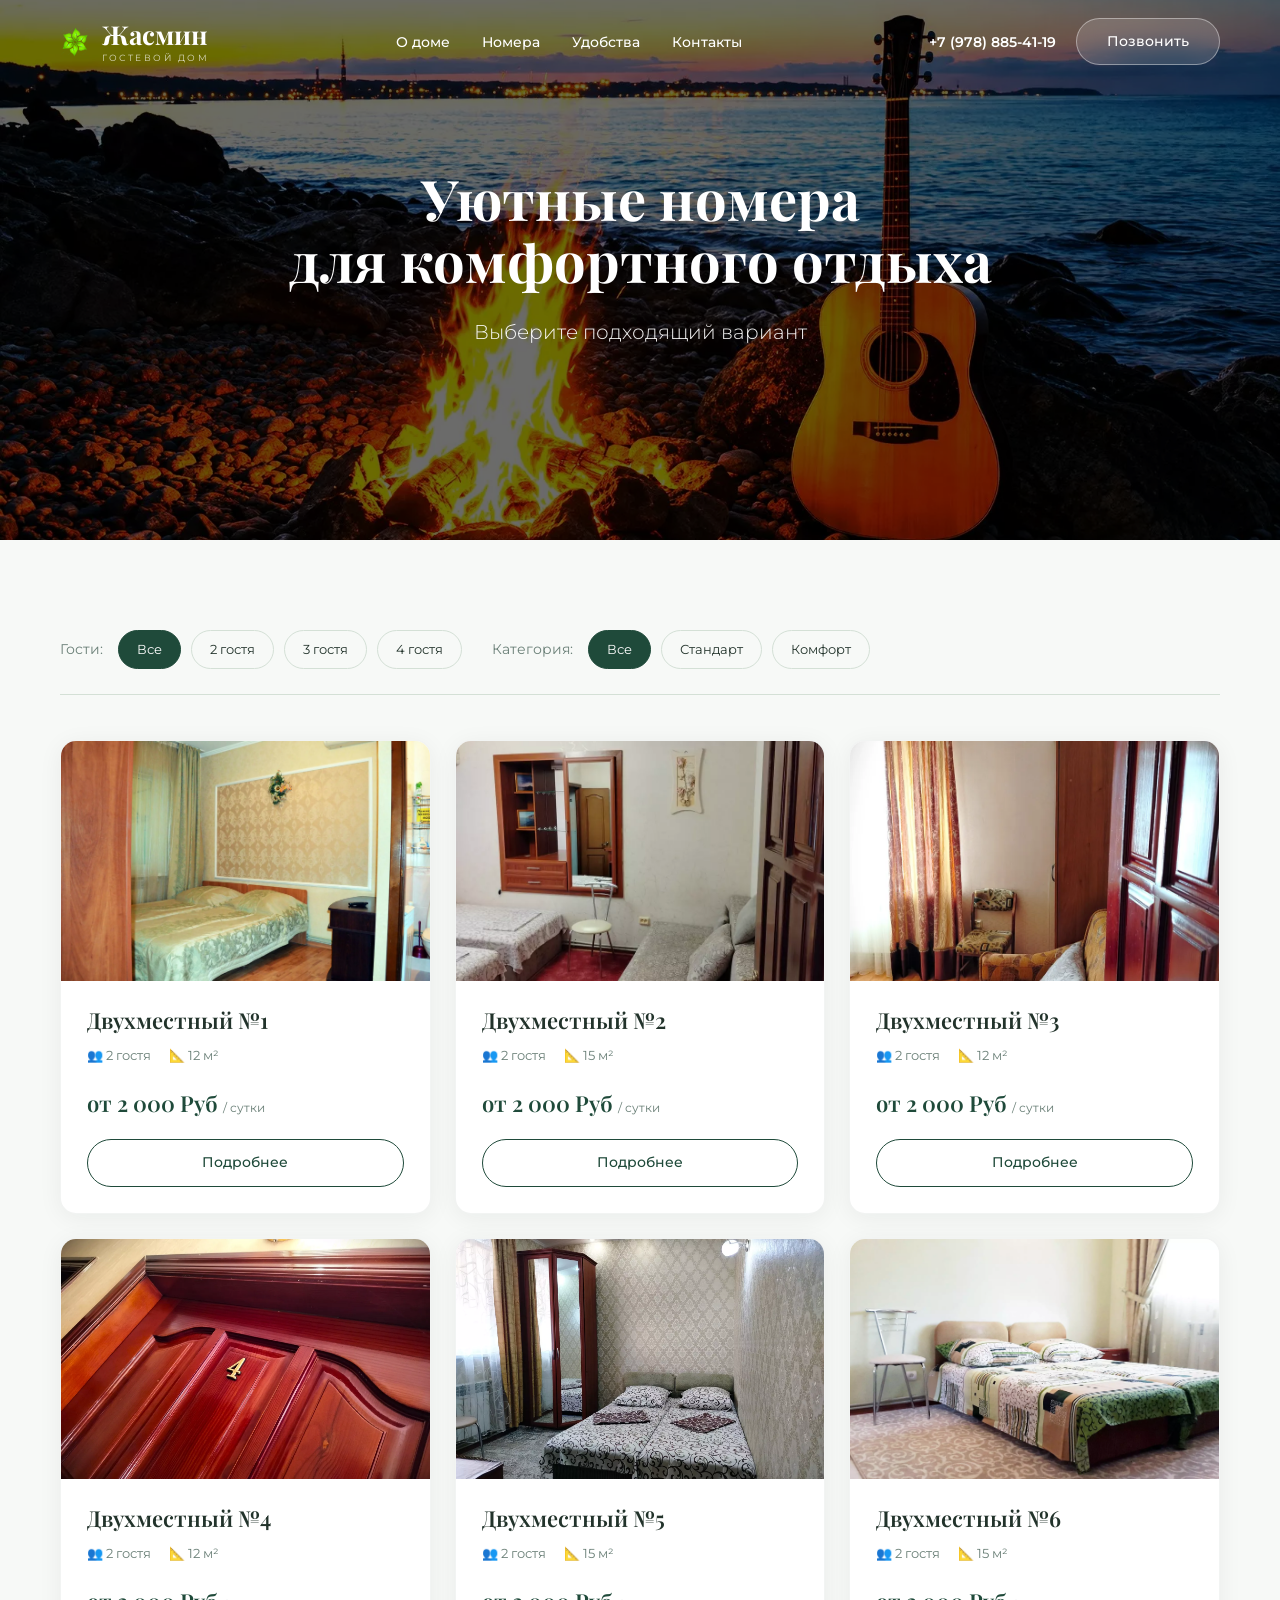
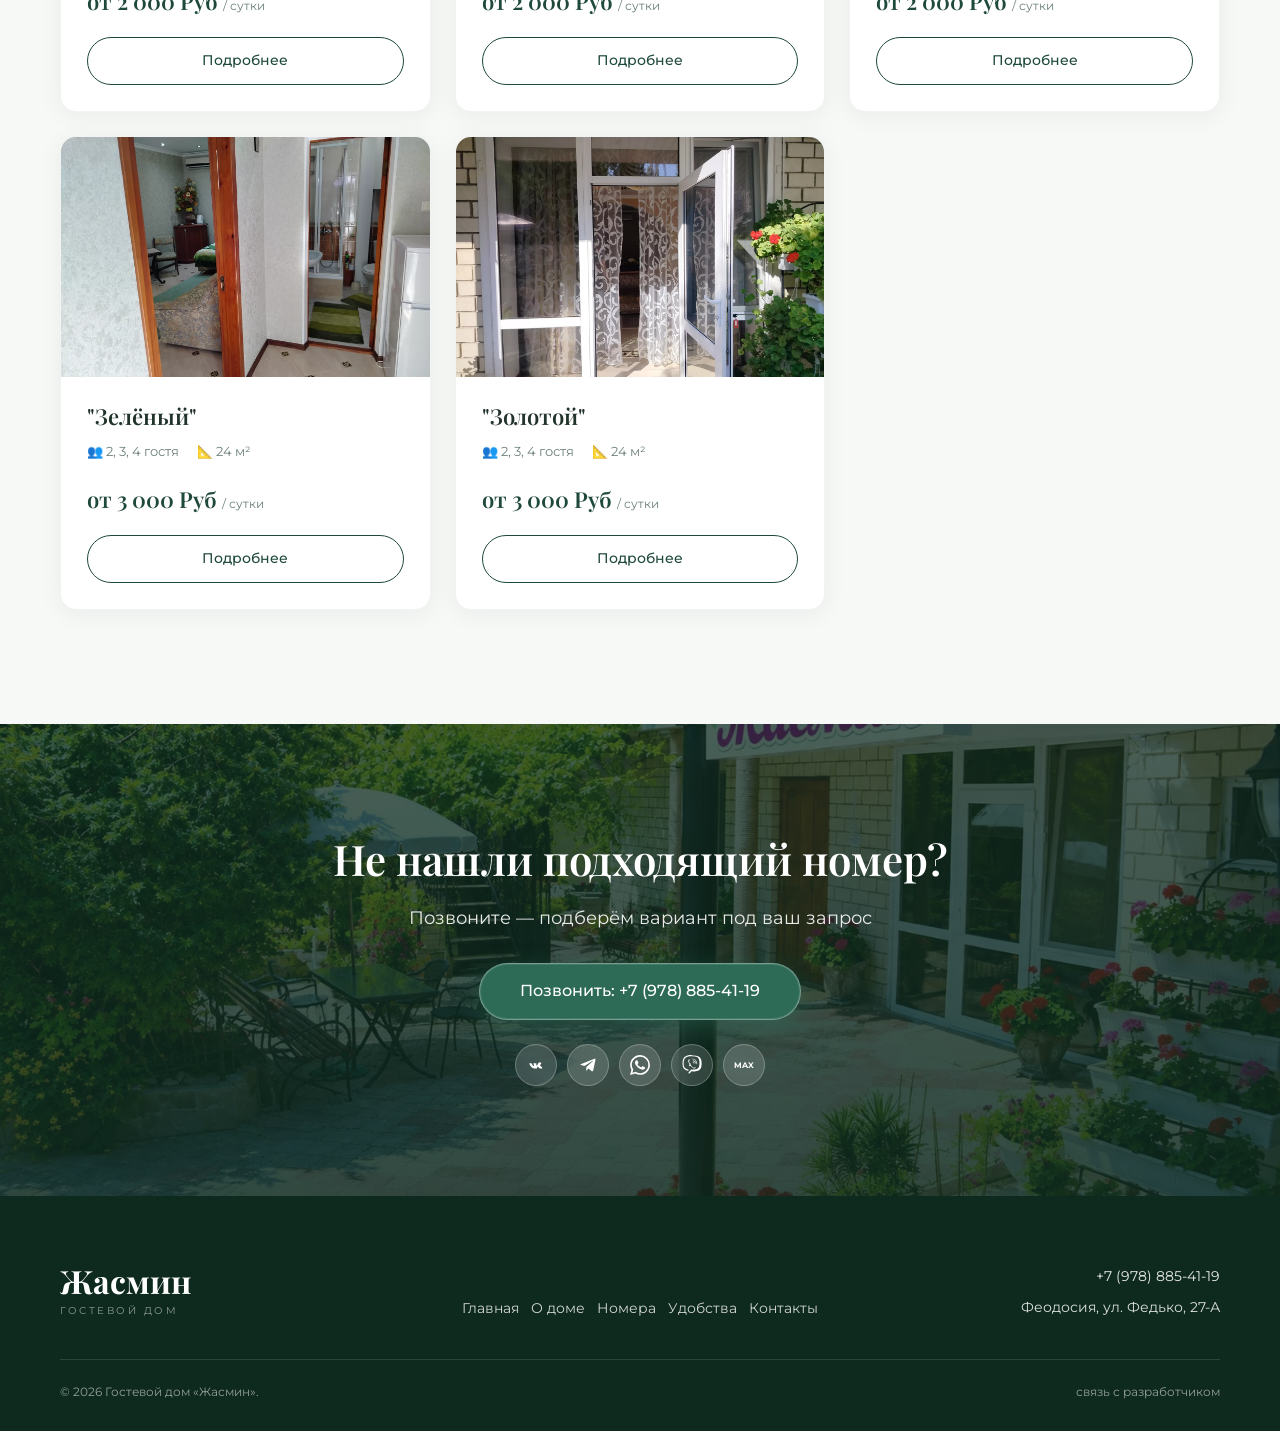
==== commit 870f5e70: "update" ====
--- a/apartaments.html
+++ b/apartaments.html
@@ -6,7 +6,7 @@
     <title>Номера — Гостевой дом Жасмин в Феодосии</title>
     <meta
       name="description"
-      content="Уютные номера в гостевом доме Жасмин. Стандарт, Комфорт, Комфорт+. Цены от 2500 ₽."
+      content="Уютные номера в гостевом доме Жасмин. Стандарт, Комфорт, Комфорт+. Цены от 2500 Руб."
     />
     <link rel="preconnect" href="https://fonts.googleapis.com" />
     <link rel="preconnect" href="https://fonts.gstatic.com" crossorigin />
--- a/css/style.css
+++ b/css/style.css
@@ -350,10 +350,16 @@
 /* Цвета хедера — ПОСЛЕ скролла */
 .header--scrolled .logo__name,
 .header--scrolled .logo__sub,
-.header--scrolled .nav a,
 .header--scrolled .phone,
 .header--scrolled .burger {
   color: var(--color-primary);
+}
+
+/* Ссылки навигации в закрытом виде — только на десктопе (там они видны) */
+@media (min-width: 993px) {
+  .header--scrolled .nav a {
+    color: var(--color-primary);
+  }
 }
 
 .header:not(.header--scrolled) .btn--primary {
@@ -1186,10 +1192,7 @@
   .nav.active {
     display: flex;
   }
-  .nav a {
-    color: var(--color-primary) !important;
-    font-size: 16px;
-  }
+
   .nav a::after {
     display: none;
   }
@@ -1280,8 +1283,7 @@
    ========================================= */
 
 #room__text,
-#room__sub,
-.room__burger {
+#room__sub {
   color: var(--color-primary) !important;
 }
 
@@ -1290,10 +1292,16 @@
   color: var(--color-primary) !important;
 }
 
-/* И на всякий случай — весь текст внутри хедера на странице номера */
-.page--room .header--scrolled .nav a,
+/* Телефон в хедере на странице номера — тёмный */
 .page--room .header--scrolled .phone {
   color: var(--color-primary) !important;
+}
+
+/* Ссылки навигации — зелёные ТОЛЬКО когда меню закрыто */
+@media (min-width: 993px) {
+  .page--room .header--scrolled .nav a {
+    color: var(--color-primary) !important;
+  }
 }
 
 .page--room .header--scrolled .btn--primary {
@@ -1633,7 +1641,6 @@
 
 /* Курсор-лупа на кликабельных фото */
 #mainRoomImage,
-.room-card__image img,
 .room-gallery-thumbs .thumb {
   cursor: zoom-in;
 }
@@ -1797,3 +1804,55 @@
   background-color: #8b00ff !important;
   border-color: #8b00ff !important;
 }
+/* =========================================
+   ФИНАЛЬНЫЙ ФИКС: ссылки в мобильном меню — белые
+   Перебивает всё, включая .page--room
+   ========================================= */
+@media (max-width: 992px) {
+  body .nav.active a,
+  body.page--room .nav.active a,
+  body .header--scrolled .nav.active a,
+  body.page--room .header--scrolled .nav.active a,
+  body .header--scrolled .nav.active a {
+    color: var(--color-white) !important;
+  }
+
+  body .nav.active a:hover,
+  body.page--room .nav.active a:hover {
+    color: var(--color-white) !important;
+    background-color: rgba(255, 255, 255, 0.12) !important;
+  }
+}
+/* =========================================
+   FINAL: белые ссылки в мобильном меню (по ID)
+   ========================================= */
+@media (max-width: 992px) {
+  #mainNav.active a {
+    color: #ffffff !important;
+    text-decoration: none !important;
+  }
+
+  #mainNav.active a:hover,
+  #mainNav.active a:focus {
+    color: #ffffff !important;
+    background-color: rgba(255, 255, 255, 0.12) !important;
+  }
+}
+/* =========================================
+   КАРТОЧКА НОМЕРА — вся кликабельна
+   ========================================= */
+.room-card {
+  position: relative;
+  cursor: pointer;
+}
+
+/* Растягиваем ссылку «Подробнее» на всю карточку.
+   ВАЖНО: у .room-card__link НЕ должно быть position: relative,
+   иначе ::after растянется только до кнопки */
+.room-card__link::after {
+  content: "";
+  position: absolute;
+  inset: 0;
+  z-index: 2;
+  cursor: pointer;
+}
